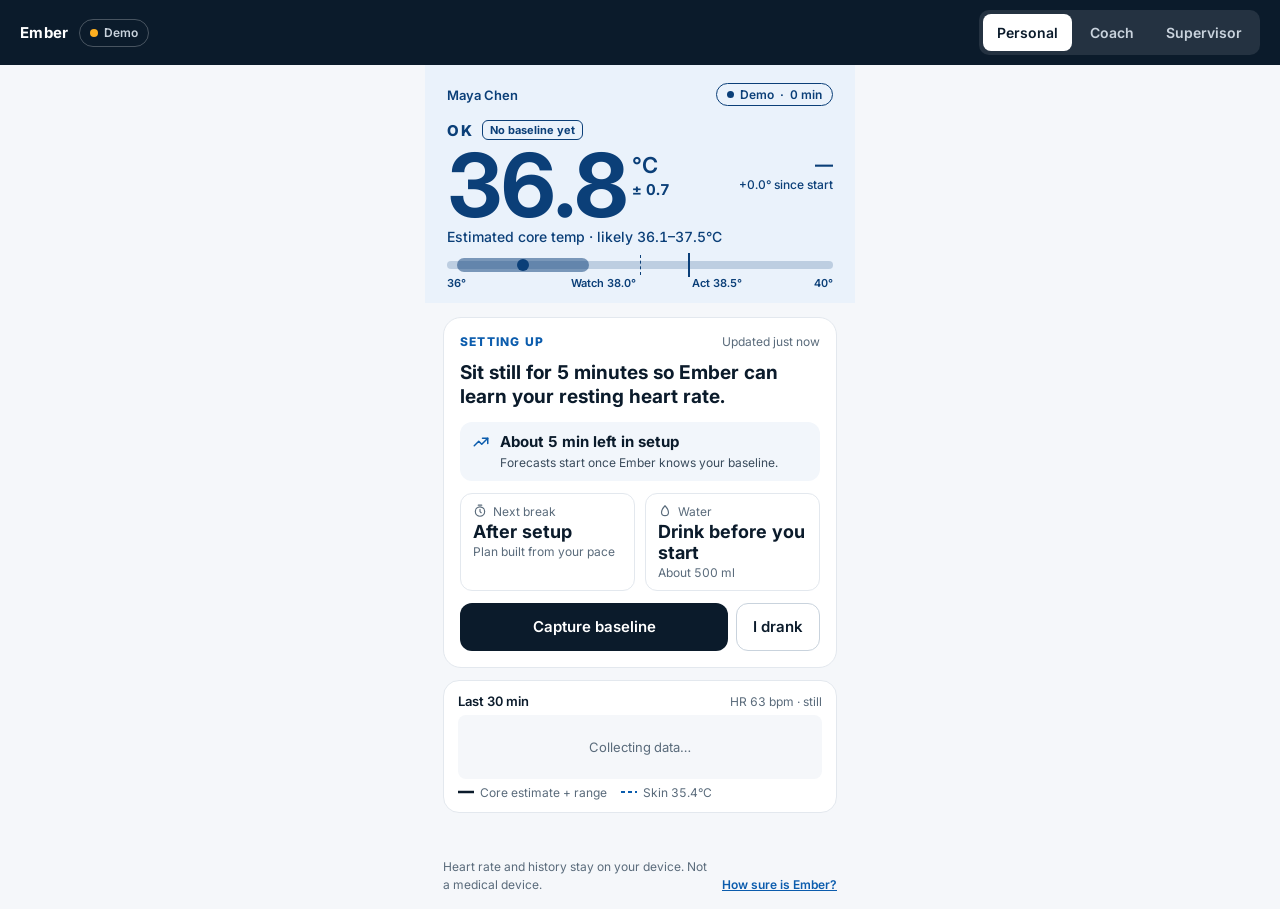
==== webapp/index.html @ ce16e9ef "Initial commit: Ember core temperature monitoring system - ESP32-S3 firmware with Kalman filter and " ====
<!doctype html>
<html lang="en">
<head>
  <meta charset="utf-8">
  <meta name="viewport" content="width=device-width, initial-scale=1">
  <title>Ember</title>
  <link rel="preconnect" href="https://fonts.googleapis.com">
  <link rel="preconnect" href="https://fonts.gstatic.com" crossorigin>
  <link href="https://fonts.googleapis.com/css2?family=Inter:wght@400;500;600;700;800&display=swap" rel="stylesheet">
  <link rel="stylesheet" href="src/styles/main.css">
</head>
<body>

  <header class="topbar">
    <div class="topbar__inner">
      <div class="topbar__left">
        <div class="brand">Ember</div>
        <div class="conn">
          <button type="button" id="conn-chip" class="conn__chip" aria-haspopup="true" aria-expanded="false" aria-controls="conn-menu">
            <span id="conn-dot" class="connection-dot"></span><span id="conn-label">Not connected</span>
          </button>
          <div id="conn-menu" class="conn__menu" hidden>
            <p id="conn-desc" class="conn__desc"></p>
            <button type="button" id="conn-btn" class="btn btn--primary btn-sm">Connect device</button>
          </div>
        </div>
      </div>
      <nav class="tabs" aria-label="Views">
        <a href="?view=personal" data-view-link="personal">Personal</a>
        <a href="?view=coach" data-view-link="coach">Coach</a>
        <a href="?view=supervisor" data-view-link="supervisor">Supervisor</a>
      </nav>
    </div>
  </header>

  <!-- view container — views are mounted here by JS -->
  <div id="view-container"></div>

<script type="module">
  import { mount as mountPersonal }   from './src/views/PersonalView.js';
  import { mount as mountCoach }      from './src/views/CoachView.js';
  import { mount as mountSupervisor } from './src/views/SupervisorView.js';
  import { subscribe }                from './src/lib/datastore.js';
  import { connectSerial, disconnectSerial, startSimulation } from './src/lib/serial.js';
  import { startWeatherWithGeolocation }    from './src/lib/weather.js';

  // ── view router ─────────────────────────────────────────────────────
  const VIEWS = {
    personal:   mountPersonal,
    coach:      mountCoach,
    supervisor: mountSupervisor,
  };

  let _unmountFn = null;
  const container = document.getElementById('view-container');

  function switchView(name) {
    document.querySelectorAll('[data-view-link]').forEach(a => {
      if (a.dataset.viewLink === name) {
        a.setAttribute('aria-current', 'page');
      } else {
        a.removeAttribute('aria-current');
      }
    });
    if (_unmountFn) { _unmountFn(); _unmountFn = null; }
    const mountFn = VIEWS[name];
    if (mountFn) _unmountFn = mountFn(container);
  }

  // The view lives in the URL (?view=coach), so a reload keeps it and the
  // projector and the phone can open different views.
  document.querySelectorAll('[data-view-link]').forEach(a => {
    a.addEventListener('click', e => {
      e.preventDefault();
      const name = a.dataset.viewLink;
      const url = new URL(location.href);
      url.searchParams.set('view', name);
      history.replaceState(null, '', url);
      switchView(name);
    });
  });

  function viewFromUrl() {
    const v = new URLSearchParams(location.search).get('view');
    return v in VIEWS ? v : 'personal';
  }

  // ── connection chip ──────────────────────────────────────────────
  const connDot   = document.getElementById('conn-dot');
  const connLabel = document.getElementById('conn-label');
  const connChip  = document.getElementById('conn-chip');
  const connMenu  = document.getElementById('conn-menu');
  const connDesc  = document.getElementById('conn-desc');
  const connBtn   = document.getElementById('conn-btn');
  let connState = 'none';   // 'demo' | 'device' | 'none'

  subscribe(({ connected, simulating }) => {
    connState = simulating ? 'demo' : connected ? 'device' : 'none';
    connDot.className = 'connection-dot' + (connState === 'demo' ? ' simulating' : connState === 'device' ? ' connected' : '');
    connLabel.textContent = { demo: 'Demo', device: 'Connected', none: 'Not connected' }[connState];
    connDesc.textContent  = {
      demo:   'Showing a simulated session.',
      device: 'Ember device connected over USB.',
      none:   'No device connected.',
    }[connState];
    connBtn.textContent = connState === 'device' ? 'Disconnect' : 'Connect device';
  });

  function setMenu(open) {
    connMenu.hidden = !open;
    connChip.setAttribute('aria-expanded', String(open));
  }
  connChip.addEventListener('click', e => { e.stopPropagation(); setMenu(connMenu.hidden); });
  document.addEventListener('click', e => { if (!connMenu.contains(e.target)) setMenu(false); });
  document.addEventListener('keydown', e => { if (e.key === 'Escape') setMenu(false); });

  connBtn.addEventListener('click', () => {
    setMenu(false);
    if (connState === 'device') disconnectSerial(); else connectSerial();
  });

  // ── boot ─────────────────────────────────────────────────────────────
  startWeatherWithGeolocation();
  startSimulation();
  switchView(viewFromUrl());
</script>

</body>
</html>
---- webapp/src/styles/main.css ----
/* =========================================================
   Ember design system + views
   Font: Inter. One color set. Status drives color through
   CSS variables, so a single class change restyles a block.
   ========================================================= */

:root {
  /* Neutrals */
  --ink: #0B1B2B;
  --body: #3A4B5C;
  --muted: #5A6B7B;
  --bg: #F5F7FA;
  --surface: #FFFFFF;
  --border: #E3E8EE;
  --border-strong: #C9D3DD;
  --on-dark-muted: #C9D3DD;

  /* Status: OK (light tint, calm) */
  --ok: #0B5CAD;
  --ok-bg: #EAF2FB;
  --ok-ink: #0B3F78;
  --ok-tint: #F2F6FB;

  /* Status: Watch (solid amber) */
  --watch: #FFB020;
  --watch-ink: #0B1B2B;
  --watch-text: #8A5100;
  --watch-tint: #FFF7E8;
  --watch-border: #F3D9A4;

  /* Status: Act now (solid red) */
  --act: #B42318;
  --act-ink: #FFFFFF;
  --act-tint: #FDF0EE;
  --act-border: #F4C7C1;

  /* Status: Paused / cannot estimate (slate) */
  --paused: #3A4B5C;
  --paused-ink: #FFFFFF;
  --paused-tint: #EEF1F4;

  --radius-lg: 18px;
  --radius-md: 14px;
  --radius-sm: 10px;
  --font: 'Inter', system-ui, -apple-system, 'Segoe UI', sans-serif;
}

/* Status variables. Put one of these classes on any element and
   its children can use var(--s-bg), var(--s-ink), etc. */
.status--ok, .status--baseline {
  --s-bg: var(--ok-bg); --s-ink: var(--ok-ink); --s-text: var(--ok);
  --s-tint: var(--ok-tint); --s-border: var(--border);
}
.status--watch {
  --s-bg: var(--watch); --s-ink: var(--watch-ink); --s-text: var(--watch-text);
  --s-tint: var(--watch-tint); --s-border: var(--watch-border);
}
.status--act {
  --s-bg: var(--act); --s-ink: var(--act-ink); --s-text: var(--act);
  --s-tint: var(--act-tint); --s-border: var(--act-border);
}
.status--paused {
  --s-bg: var(--paused); --s-ink: var(--paused-ink); --s-text: var(--paused);
  --s-tint: var(--paused-tint); --s-border: var(--border-strong);
}

/* ---------------------------------------------------------- base */
*, *::before, *::after { box-sizing: border-box; }
html, body { margin: 0; }
body {
  background: var(--bg);
  color: var(--ink);
  font-family: var(--font);
  font-variant-numeric: tabular-nums;
  -webkit-font-smoothing: antialiased;
}
h1, h2, h3, p { margin: 0; }
a { color: var(--ok); }
a:hover { color: #083E75; }
button { font-family: inherit; cursor: pointer; }
[hidden] { display: none !important; }

.btn {
  height: 48px; padding: 0 16px; border-radius: 12px;
  font-size: 15px; font-weight: 600; border: 1px solid transparent;
}
.btn--primary { background: var(--ink); color: #fff; }
.btn--secondary { background: var(--surface); color: var(--ink); border-color: var(--border-strong); }
.btn--outline { background: var(--surface); color: var(--ink); border-color: var(--ink); height: 44px; font-size: 14px; }
.btn--amber { background: var(--watch); color: var(--ink); font-weight: 700; height: 44px; font-size: 14px; }
.btn--ghost-dark { background: transparent; color: #fff; border-color: var(--muted); height: 44px; font-size: 14px; }
.btn:focus-visible, .tabs a:focus-visible { outline: 3px solid var(--watch); outline-offset: 2px; }

.label {
  font-size: 12px; font-weight: 800; letter-spacing: 0.1em; text-transform: uppercase;
}
.chip {
  font-size: 13px; font-weight: 500; background: var(--surface);
  border: 1px solid var(--border); border-radius: 8px; padding: 8px 12px;
}
.chip--watch { background: #FFF3DD; color: var(--watch-text); border-color: transparent; font-weight: 600; }
.card {
  background: var(--surface); border: 1px solid var(--border);
  border-radius: 16px; padding: 18px;
}
.card h2 { font-size: 17px; font-weight: 700; }
.card--dark { background: var(--ink); color: #fff; border-color: var(--ink); }
.muted { color: var(--muted); }

/* ---------------------------------------------------------- top bar */
.topbar { background: var(--ink); color: #fff; padding: 10px 16px; }
.topbar__inner {
  max-width: 1240px; margin: 0 auto;
  display: flex; flex-wrap: wrap; justify-content: space-between; align-items: center; gap: 10px;
}
.brand { font-size: 15px; font-weight: 700; letter-spacing: 0.02em; }
.tabs {
  display: flex; gap: 4px; background: rgba(255,255,255,0.1);
  border-radius: 10px; padding: 4px;
}
.tabs a {
  color: var(--on-dark-muted); text-decoration: none; font-size: 14px; font-weight: 600;
  padding: 10px 14px; border-radius: 8px;
}
.tabs a[aria-current="page"] { background: #fff; color: var(--ink); }

/* ---------------------------------------------------------- connection chip */
.topbar__left { display: flex; align-items: center; gap: 10px; }
.conn { position: relative; }
.conn__chip {
  display: inline-flex; align-items: center; gap: 6px; height: 28px; padding: 0 10px;
  border-radius: 999px; border: 1px solid rgba(255,255,255,0.25); background: transparent;
  color: var(--on-dark-muted); font-size: 12px; font-weight: 600; white-space: nowrap;
}
.conn__chip:focus-visible { outline: 3px solid var(--watch); outline-offset: 2px; }
.conn__menu {
  position: absolute; top: calc(100% + 8px); left: 0; z-index: 20; width: 220px;
  background: var(--surface); color: var(--ink); border: 1px solid var(--border);
  border-radius: 12px; padding: 12px; box-shadow: 0 8px 24px rgba(11,27,43,0.18);
  display: flex; flex-direction: column; gap: 10px;
}
.conn__desc { font-size: 13px; color: var(--body); }
.connection-dot {
  width: 8px; height: 8px;
  border-radius: 50%;
  background: var(--muted);
  flex-shrink: 0;
}
.connection-dot.connected  { background: #22c55e; }
.connection-dot.simulating { background: var(--watch); }
.btn-sm { height: 32px; padding: 0 12px; font-size: 13px; border-radius: 8px; }

/* ---------------------------------------------------------- toast */
.toast {
  position: fixed; left: 50%; bottom: 20px; z-index: 50;
  transform: translate(-50%, 16px); opacity: 0; pointer-events: none;
  max-width: calc(100vw - 32px); background: var(--ink); color: #fff;
  font-size: 14px; font-weight: 600; padding: 12px 16px; border-radius: 12px;
  box-shadow: 0 8px 24px rgba(11,27,43,0.25); transition: opacity .2s, transform .2s;
}
.toast.is-on { opacity: 1; transform: translate(-50%, 0); }

/* ========================================================= PERSONAL */
.personal { max-width: 430px; margin: 0 auto; min-height: calc(100vh - 56px); display: flex; flex-direction: column; }

.hero { background: var(--s-bg); color: var(--s-ink); padding: 18px 22px 14px; display: flex; flex-direction: column; gap: 4px; }
.hero__top { display: flex; justify-content: space-between; align-items: center; font-size: 13px; font-weight: 600; }
.live {
  display: inline-flex; align-items: center; gap: 6px; font-size: 12px;
  border: 1px solid currentColor; border-radius: 999px; padding: 3px 10px;
}
.live::before { content: ""; width: 7px; height: 7px; border-radius: 50%; background: currentColor; }
.hero__status { display: flex; align-items: center; gap: 8px; margin-top: 10px; }
.hero__label { font-size: 15px; font-weight: 800; letter-spacing: 0.12em; text-transform: uppercase; }
.hero__tag { font-size: 11px; font-weight: 700; border: 1px solid currentColor; border-radius: 6px; padding: 2px 7px; }

.reading { display: flex; align-items: flex-start; gap: 6px; }
.reading__temp { font-size: 88px; font-weight: 700; line-height: 0.95; letter-spacing: -0.045em; }
.reading__unit { display: flex; flex-direction: column; gap: 2px; margin-top: 8px; }
.reading__unit span:first-child { font-size: 22px; font-weight: 600; }
.reading__unit span:last-child { font-size: 15px; font-weight: 700; }
.reading__trend { margin-left: auto; margin-top: 10px; display: flex; flex-direction: column; align-items: flex-end; gap: 2px; }
.reading__trend strong { font-size: 18px; }
.reading__trend span { font-size: 12px; font-weight: 500; }
.reading__caption { font-size: 14px; font-weight: 500; }

/* Range bar. Set --lo, --hi, --est on .range as plain numbers in °C. */
.range { --min: 36; --max: 40; --watch: 38; --act: 38.5; position: relative; height: 40px; margin-top: 4px; }
.range__track, .range__band, .range__dot, .range__mark { position: absolute; }
.range__track { left: 0; right: 0; top: 12px; height: 8px; border-radius: 4px; background: currentColor; opacity: 0.2; }
.range__band {
  top: 9px; height: 14px; border-radius: 7px; background: currentColor; opacity: 0.5;
  left: calc((var(--lo) - var(--min)) / (var(--max) - var(--min)) * 100%);
  width: calc((var(--hi) - var(--lo)) / (var(--max) - var(--min)) * 100%);
}
.range__dot {
  top: 10px; width: 12px; height: 12px; border-radius: 50%; background: currentColor;
  left: calc((var(--est) - var(--min)) / (var(--max) - var(--min)) * 100% - 6px);
}
.range__mark { top: 4px; height: 24px; border-left: 2.5px solid currentColor; }
/* Marks and labels follow --watch / --act, set from THRESHOLDS in PersonalView */
.range__mark--watch { left: calc((var(--watch) - var(--min)) / (var(--max) - var(--min)) * 100%); top: 6px; height: 20px; border-left: 1.5px dashed currentColor; }
.range__mark--act { left: calc((var(--act) - var(--min)) / (var(--max) - var(--min)) * 100%); }
.range__labels { position: absolute; left: 0; right: 0; top: 27px; font-size: 11px; font-weight: 600; }
.range__labels span { position: absolute; }
.range__labels span:nth-child(1) { left: 0; }
.range__labels span:nth-child(2) { right: calc(100% - (var(--watch) - var(--min)) / (var(--max) - var(--min)) * 100%); padding-right: 4px; }
.range__labels span:nth-child(3) { left: calc((var(--act) - var(--min)) / (var(--max) - var(--min)) * 100%); padding-left: 4px; }
.range__labels span:nth-child(4) { right: 0; }

.paused-msg { display: flex; flex-direction: column; gap: 6px; padding: 6px 0 4px; }
.paused-msg h2 { font-size: 38px; font-weight: 700; letter-spacing: -0.03em; line-height: 1.05; }
.paused-msg strong { font-size: 16px; }
.paused-msg p { font-size: 14px; line-height: 1.45; }

.personal__body { padding: 14px 18px 16px; display: flex; flex-direction: column; gap: 12px; flex: 1; }

.plan { border-color: var(--s-border); border-radius: var(--radius-lg); padding: 16px; display: flex; flex-direction: column; gap: 12px; }
.plan__head { display: flex; justify-content: space-between; align-items: center; }
.plan__head .label { color: var(--s-text); }
.plan__head span:last-child { font-size: 12px; color: var(--muted); }
.plan__action { font-size: 19px; font-weight: 700; line-height: 1.3; }
.forecast { display: flex; gap: 10px; align-items: flex-start; background: var(--s-tint); border-radius: 12px; padding: 10px 12px; }
.forecast svg { flex: none; margin-top: 1px; color: var(--s-text); }
.forecast strong { display: block; font-size: 15px; }
.forecast span { font-size: 12px; color: var(--body); }
.plan__grid { display: grid; grid-template-columns: repeat(2, minmax(0, 1fr)); gap: 10px; }
.mini { border: 1px solid var(--border); border-radius: 12px; padding: 10px 12px; display: flex; flex-direction: column; gap: 2px; }
.mini__label { display: flex; align-items: center; gap: 6px; font-size: 12px; color: var(--muted); }
.mini__value { font-size: 18px; font-weight: 700; }
.mini__value.is-urgent { color: var(--s-text); }
.mini__note { font-size: 12px; color: var(--muted); }
.plan__buttons { display: flex; gap: 8px; }
.plan__buttons .btn--primary { flex: 1; }

.trend-card { padding: 12px 14px; display: flex; flex-direction: column; gap: 6px; }
.trend-card__head { display: flex; justify-content: space-between; align-items: baseline; font-size: 12px; color: var(--muted); }
.trend-card__head strong { font-size: 13px; font-weight: 600; color: var(--ink); }
.chart-wrap { position: relative; height: 64px; }
.chart-wrap > svg { width: 100%; height: 64px; display: block; }
.chart-empty { position: absolute; inset: 0; display: flex; align-items: center; justify-content: center; font-size: 13px; color: var(--muted); background: var(--bg); border-radius: 8px; }

.personal__weather { font-size: 12px; color: var(--muted); margin: -2px 2px 0; }

/* "How sure is Ember?" sheet */
.sheet {
  width: min(400px, calc(100vw - 32px)); max-height: calc(100vh - 48px); overflow: auto;
  border: 0; border-radius: 16px; padding: 18px; color: var(--ink);
  box-shadow: 0 16px 40px rgba(11,27,43,0.3);
}
.sheet::backdrop { background: rgba(11,27,43,0.45); }
.sheet__head { display: flex; justify-content: space-between; align-items: center; gap: 12px; margin-bottom: 10px; }
.sheet h2 { font-size: 18px; font-weight: 700; }
.sheet p { font-size: 14px; line-height: 1.5; color: var(--body); margin-bottom: 10px; }
.sheet__table { width: 100%; border-collapse: collapse; font-size: 14px; margin: 4px 0 10px; }
.sheet__table th { text-align: left; font-size: 12px; color: var(--muted); font-weight: 600; padding: 6px 0; border-bottom: 1px solid var(--border-strong); }
.sheet__table td { padding: 7px 0; border-bottom: 1px solid var(--border); }
.sheet__table td:last-child, .sheet__table th:last-child { text-align: right; font-weight: 600; }
.sheet .sheet__note { font-size: 12px; color: var(--watch-text); background: var(--watch-tint); border-radius: 8px; padding: 8px 10px; margin: 0; }
.legend { display: flex; gap: 14px; font-size: 12px; color: var(--muted); }
.legend > span { display: flex; align-items: center; gap: 6px; }

.personal__foot { margin-top: auto; display: flex; justify-content: space-between; align-items: flex-end; gap: 12px; font-size: 12px; color: var(--muted); line-height: 1.45; }
.personal__foot a { flex: none; font-weight: 600; }

/* ==================================================== COACH + SUPERVISOR */
.page { max-width: 1240px; margin: 0 auto; padding: 24px 24px 40px; display: flex; flex-direction: column; gap: 20px; }
.page__head { display: flex; flex-wrap: wrap; justify-content: space-between; align-items: flex-end; gap: 16px; }
.page__head h1 { font-size: 28px; font-weight: 700; letter-spacing: -0.02em; }
.page__sub { font-size: 14px; color: var(--muted); margin-bottom: 4px; }
.chips { display: flex; flex-wrap: wrap; gap: 8px; }

.tiles { display: grid; grid-template-columns: repeat(auto-fit, minmax(180px, 1fr)); gap: 12px; }
.tile { background: var(--s-bg); color: var(--s-ink); border-radius: 16px; padding: 16px 18px; display: flex; flex-direction: column; gap: 2px; }
.tile--plain { background: var(--surface); color: var(--ink); border: 1px solid var(--border); }
.tile--plain .label, .tile--plain .tile__note { color: var(--muted); }
.tile.status--ok { color: var(--ok); }
.tile.status--ok .tile__note { color: var(--body); }
.tile__num { font-size: 44px; font-weight: 700; letter-spacing: -0.03em; line-height: 1.1; }
.tile__note { font-size: 13px; font-weight: 500; }

.split { display: flex; flex-wrap: wrap; gap: 20px; align-items: flex-start; }
.split__main { flex: 999 1 560px; min-width: 0; display: flex; flex-direction: column; gap: 12px; }
.split__side { flex: 1 1 300px; min-width: 0; display: flex; flex-direction: column; gap: 16px; }
.section-head { display: flex; justify-content: space-between; align-items: center; gap: 12px; flex-wrap: wrap; }
.section-head h2 { font-size: 17px; font-weight: 700; }
.section-head span { font-size: 13px; color: var(--muted); }

/* Player card */
.players { display: grid; grid-template-columns: repeat(auto-fill, minmax(200px, 1fr)); gap: 12px; }
.player { background: var(--surface); border: 1px solid var(--s-border); border-radius: var(--radius-md); overflow: hidden; display: flex; flex-direction: column; }
.strip { background: var(--s-bg); color: var(--s-ink); padding: 6px 14px; font-size: 11px; font-weight: 800; letter-spacing: 0.12em; text-transform: uppercase; }
.status--ok .strip, .strip.status--ok { color: var(--ok); }
.player__body { padding: 12px 14px 14px; display: flex; flex-direction: column; gap: 6px; }
.player__name { display: flex; justify-content: space-between; align-items: baseline; gap: 6px; font-size: 15px; font-weight: 600; }
.player__name small { font-weight: 400; color: var(--muted); font-size: 15px; }
.tag { font-size: 11px; font-weight: 700; color: var(--paused); border: 1px solid var(--border-strong); border-radius: 6px; padding: 2px 6px; }
.player__temp { display: flex; align-items: baseline; gap: 6px; }
.player__temp strong { font-size: 30px; font-weight: 700; letter-spacing: -0.03em; line-height: 1; }
.player__temp span { font-size: 14px; font-weight: 600; color: var(--muted); }
.player__none { font-size: 15px; font-weight: 600; color: var(--paused); }
.player__foot { display: flex; flex-direction: column; gap: 2px; font-size: 13px; color: var(--muted); }
.player__foot span:last-child { font-weight: 600; color: var(--s-text); }
.status--ok .player__foot span:last-child { color: var(--muted); }

/* Break plan (dark card) */
.breakplan { display: flex; flex-direction: column; gap: 12px; }
.breakplan__head { display: flex; justify-content: space-between; align-items: baseline; }
.breakplan__head span { font-size: 12px; color: var(--on-dark-muted); }
.breakplan__big { display: flex; align-items: baseline; gap: 10px; flex-wrap: wrap; }
.breakplan__big strong { font-size: 40px; font-weight: 700; letter-spacing: -0.03em; line-height: 1; }
.breakplan__big span { font-size: 14px; color: var(--on-dark-muted); }
.breakplan p { font-size: 14px; line-height: 1.45; color: #E6EBF0; }
.btn-row { display: flex; flex-wrap: wrap; gap: 8px; }

/* Do this now */
.todo { display: flex; flex-direction: column; gap: 14px; }
.todo__item { display: flex; flex-direction: column; gap: 8px; padding-bottom: 14px; border-bottom: 1px solid var(--border); }
.todo__item:last-child { padding-bottom: 0; border-bottom: 0; }
.todo__item p { font-size: 15px; line-height: 1.45; }
.badge { align-self: flex-start; font-size: 11px; font-weight: 800; letter-spacing: 0.12em; text-transform: uppercase; background: var(--s-bg); color: var(--s-ink); border-radius: 6px; padding: 4px 8px; }
.badge.status--ok { color: var(--ok); }

/* Log */
.log { display: flex; flex-direction: column; gap: 10px; }
.log li { display: flex; gap: 12px; font-size: 14px; line-height: 1.45; }
.log time { color: var(--muted); flex: none; width: 64px; }
ul.log, ul.plain { list-style: none; margin: 0; padding: 0; }

.fineprint { font-size: 12px; color: var(--muted); line-height: 1.5; }

/* Supervisor */
.notice { display: flex; gap: 14px; align-items: flex-start; }
.notice__icon { flex: none; width: 40px; height: 40px; border-radius: 10px; background: var(--ok-bg); display: flex; align-items: center; justify-content: center; color: var(--ok); }
.notice h2 { font-size: 16px; margin-bottom: 4px; }
.notice p { font-size: 14px; line-height: 1.5; color: var(--body); }

.event { background: var(--surface); border: 1px solid var(--s-border); border-radius: var(--radius-md); overflow: hidden; }
.event__body { padding: 14px 16px 16px; display: flex; flex-direction: column; gap: 8px; }
.event__title { display: flex; flex-wrap: wrap; align-items: baseline; gap: 10px; }
.event__title time { font-size: 14px; color: var(--muted); }
.event__title strong { font-size: 16px; }
.event__body p { font-size: 15px; line-height: 1.5; color: var(--body); }
.event__resolved { font-size: 13px; color: var(--muted); }

.crew li { display: flex; justify-content: space-between; align-items: center; gap: 8px; padding: 6px 0; border-bottom: 1px solid var(--border); }
.crew li:last-child { border-bottom: 0; }
.crew strong { display: block; font-size: 15px; font-weight: 600; }
.crew small { font-size: 12px; color: var(--muted); }
.pill { font-size: 12px; font-weight: 700; padding: 4px 9px; border-radius: 6px; white-space: nowrap; background: var(--s-bg); color: var(--s-ink); }
.pill.status--ok { color: var(--ok); }
.pill--none { background: var(--paused-tint); color: var(--muted); }

.whosees { display: flex; flex-direction: column; gap: 12px; }
.whosees .label { margin-bottom: 6px; display: block; }
.whosees li { display: flex; gap: 8px; align-items: center; font-size: 14px; padding: 3px 0; }
.whosees .shared .label { color: var(--ok); }
.whosees .private .label, .whosees .private li { color: var(--muted); }

/* ---------------------------------------------------- phone layouts (static views) */
@media (max-width: 600px) {
  /* Coach: 2×2 tiles, two players per row, Break plan above the players */
  .page--coach .tiles { grid-template-columns: repeat(2, minmax(0, 1fr)); gap: 8px; }
  .page--coach .tile { padding: 12px 14px; }
  .page--coach .tile__num { font-size: 34px; }
  .page--coach .tile__note { font-size: 12px; }
  .page--coach .split { flex-direction: column; align-items: stretch; gap: 16px; }
  .page--coach .split__side { display: contents; }
  .page--coach .breakplan { order: -1; }
  .page--coach .split__main { order: 0; flex-basis: auto; }
  .page--coach .split__side > :not(.breakplan) { order: 1; }
  .page--coach .players { grid-template-columns: repeat(2, minmax(0, 1fr)); gap: 8px; }
  .page--coach .player__body { padding: 10px 10px 12px; }
  .page--coach .player__name, .page--coach .player__name small { font-size: 14px; }
  .page--coach .player__temp strong { font-size: 26px; }
  .page--coach .player__foot { font-size: 12px; }
  .page--coach .strip { padding: 5px 10px; }

  /* Supervisor: the three tiles in one row, smaller */
  .page--supervisor .tiles { grid-template-columns: repeat(3, minmax(0, 1fr)); gap: 8px; }
  .page--supervisor .tile { padding: 10px 10px 12px; }
  .page--supervisor .tile .label { font-size: 10px; letter-spacing: 0.06em; }
  .page--supervisor .tile__num { font-size: 30px; }
  .page--supervisor .tile__note { font-size: 11px; }
}

/* ---------------------------------------------------- small screens */
@media (max-width: 480px) {
  .page { padding: 18px 16px 32px; }
  .page__head h1 { font-size: 24px; }
  .reading__temp { font-size: 76px; }
  .topbar { padding: 8px 12px; }
  /* Phone: dot only, so the bar stays one row (the hero pill already says Demo / Live) */
  .conn__chip { width: 28px; padding: 0; justify-content: center; }
  .conn__chip #conn-label { position: absolute; width: 1px; height: 1px; overflow: hidden; clip: rect(0 0 0 0); white-space: nowrap; }
  .tabs a { padding: 8px 9px; font-size: 13px; }
}
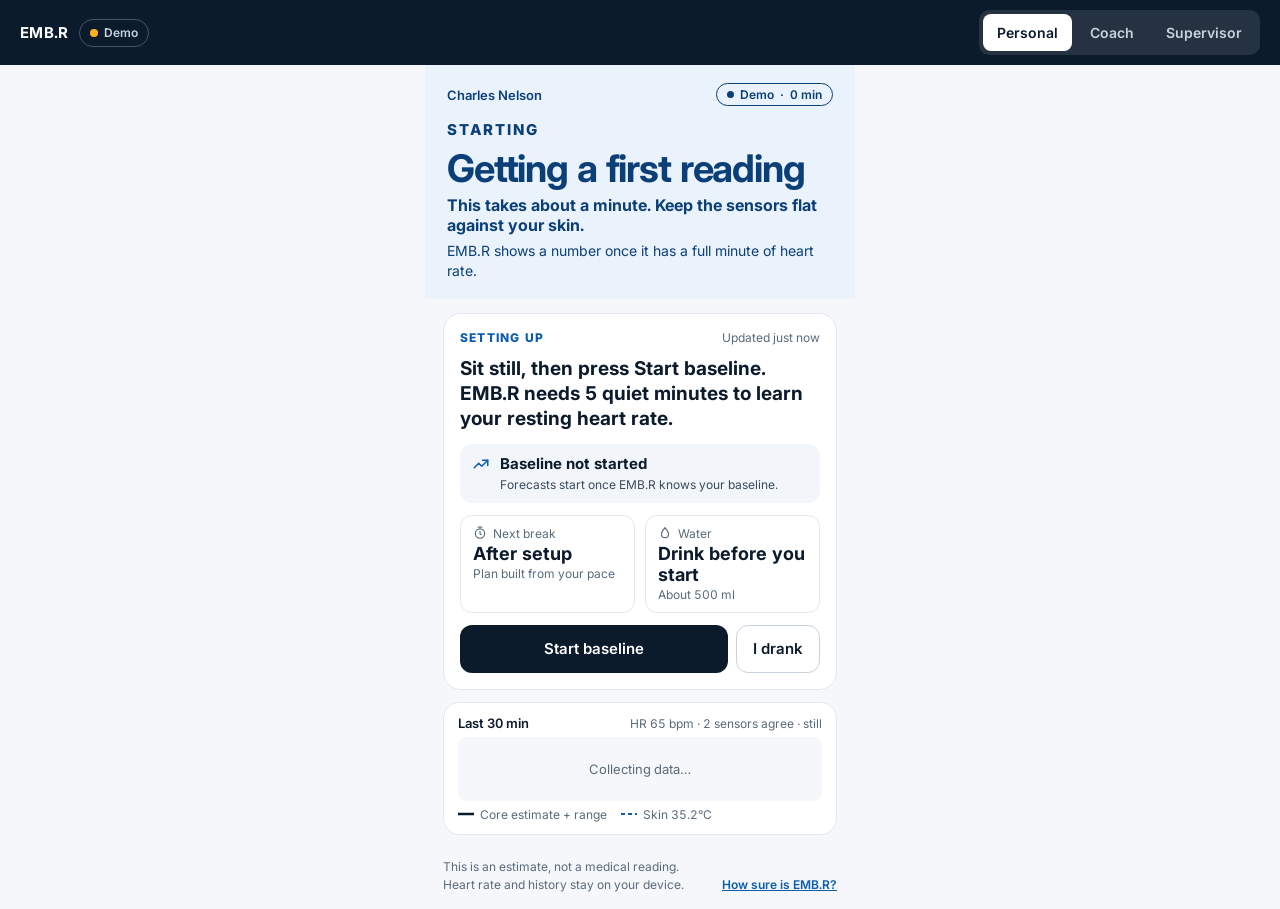
==== commit 6040fb28: "Phase 4: Web Bluetooth hookup (software; not yet tested on a board) - frame.js: decodeFrame/encodeFr" ====
--- a/webapp/index.html
+++ b/webapp/index.html
@@ -3,7 +3,7 @@
 <head>
   <meta charset="utf-8">
   <meta name="viewport" content="width=device-width, initial-scale=1">
-  <title>Ember</title>
+  <title>EMB.R</title>
   <link rel="preconnect" href="https://fonts.googleapis.com">
   <link rel="preconnect" href="https://fonts.gstatic.com" crossorigin>
   <link href="https://fonts.googleapis.com/css2?family=Inter:wght@400;500;600;700;800&display=swap" rel="stylesheet">
@@ -14,14 +14,17 @@
   <header class="topbar">
     <div class="topbar__inner">
       <div class="topbar__left">
-        <div class="brand">Ember</div>
+        <div class="brand">EMB.R</div>
         <div class="conn">
           <button type="button" id="conn-chip" class="conn__chip" aria-haspopup="true" aria-expanded="false" aria-controls="conn-menu">
             <span id="conn-dot" class="connection-dot"></span><span id="conn-label">Not connected</span>
           </button>
           <div id="conn-menu" class="conn__menu" hidden>
             <p id="conn-desc" class="conn__desc"></p>
-            <button type="button" id="conn-btn" class="btn btn--primary btn-sm">Connect device</button>
+            <button type="button" id="conn-ble"  class="btn btn--primary btn-sm">Connect EMB.R</button>
+            <button type="button" id="conn-off"  class="btn btn--secondary btn-sm">Disconnect</button>
+            <button type="button" id="conn-usb"  class="btn btn--secondary btn-sm">USB cable (bench)</button>
+            <button type="button" id="conn-demo" class="btn btn--secondary btn-sm">Show demo</button>
           </div>
         </div>
       </div>
@@ -41,8 +44,11 @@
   import { mount as mountCoach }      from './src/views/CoachView.js';
   import { mount as mountSupervisor } from './src/views/SupervisorView.js';
   import { subscribe }                from './src/lib/datastore.js';
-  import { connectSerial, disconnectSerial, startSimulation } from './src/lib/serial.js';
+  import {
+    startDemo, connectBluetooth, connectUsb, disconnect, bleAvailable, serialAvailable,
+  } from './src/lib/device.js';
   import { startWeatherWithGeolocation }    from './src/lib/weather.js';
+  import { toast }                          from './src/lib/toast.js';
 
   // ── view router ─────────────────────────────────────────────────────
   const VIEWS = {
@@ -91,19 +97,42 @@
   const connChip  = document.getElementById('conn-chip');
   const connMenu  = document.getElementById('conn-menu');
   const connDesc  = document.getElementById('conn-desc');
-  const connBtn   = document.getElementById('conn-btn');
-  let connState = 'none';   // 'demo' | 'device' | 'none'
+  const btnBle    = document.getElementById('conn-ble');
+  const btnOff    = document.getElementById('conn-off');
+  const btnUsb    = document.getElementById('conn-usb');
+  const btnDemo   = document.getElementById('conn-demo');
 
-  subscribe(({ connected, simulating }) => {
-    connState = simulating ? 'demo' : connected ? 'device' : 'none';
-    connDot.className = 'connection-dot' + (connState === 'demo' ? ' simulating' : connState === 'device' ? ' connected' : '');
-    connLabel.textContent = { demo: 'Demo', device: 'Connected', none: 'Not connected' }[connState];
-    connDesc.textContent  = {
-      demo:   'Showing a simulated session.',
-      device: 'Ember device connected over USB.',
-      none:   'No device connected.',
-    }[connState];
-    connBtn.textContent = connState === 'device' ? 'Disconnect' : 'Connect device';
+  subscribe(({ source, link }) => {
+    const device = source === 'ble' || source === 'serial';
+    const up     = link === 'connected';
+    const via    = source === 'ble' ? 'Bluetooth' : 'USB';
+    connDot.className = 'connection-dot' + (
+      source === 'demo' && up ? ' simulating' :
+      device && up            ? ' connected' :
+      device && link !== 'off' ? ' reconnecting' : '');
+    connLabel.textContent =
+      source === 'demo' ? (up ? 'Demo' : 'Demo stopped') :
+      !device           ? 'Not connected' :
+      link === 'connected'    ? via :
+      link === 'connecting'   ? 'Connecting…' :
+      link === 'reconnecting' ? 'Reconnecting…' :
+      link === 'stalled'      ? 'No data' : 'Disconnected';
+    connDesc.textContent =
+      source === 'demo' ? (up ? 'Showing a simulated session. Connect EMB.R to go live.'
+                              : 'The demo is stopped. Restart it or connect EMB.R.') :
+      !device           ? 'No device connected.' :
+      link === 'connected'    ? `EMB.R is connected over ${via}.` :
+      link === 'connecting'   ? 'Connecting to EMB.R…' :
+      link === 'reconnecting' ? 'Lost EMB.R. Reconnecting by itself; history is kept.' :
+      link === 'stalled'      ? 'EMB.R is connected but has stopped sending. History is kept.' :
+                                'EMB.R is disconnected.';
+    // Connect is offered unless Bluetooth is up or already retrying
+    btnBle.hidden  = source === 'ble' && link !== 'off';
+    btnOff.hidden  = !(device && link !== 'off') && !(source === 'demo' && up);
+    btnOff.textContent = source === 'demo' ? 'Stop demo' : 'Disconnect';
+    btnUsb.hidden  = device && link !== 'off';
+    btnDemo.hidden = source === 'demo' && up;
+    btnDemo.textContent = source === 'demo' ? 'Restart demo' : 'Show demo';
   });
 
   function setMenu(open) {
@@ -114,14 +143,25 @@
   document.addEventListener('click', e => { if (!connMenu.contains(e.target)) setMenu(false); });
   document.addEventListener('keydown', e => { if (e.key === 'Escape') setMenu(false); });
 
-  connBtn.addEventListener('click', () => {
+  // Cancelling a chooser is not an error; anything else gets a toast.
+  async function tryConnect(fn, unavailable) {
     setMenu(false);
-    if (connState === 'device') disconnectSerial(); else connectSerial();
-  });
+    if (unavailable) { toast(unavailable); return; }
+    try { await fn(); }
+    catch (err) {
+      const msg = err?.message ?? String(err);
+      if (err?.name === 'NotFoundError' && /cancel|no port selected/i.test(msg)) return;
+      toast(`Couldn't connect: ${msg}`);
+    }
+  }
+  btnBle.addEventListener('click',  () => tryConnect(connectBluetooth, bleAvailable() ? null : 'Bluetooth needs Chrome. Turn Bluetooth on first.'));
+  btnUsb.addEventListener('click',  () => tryConnect(connectUsb, serialAvailable() ? null : 'USB needs Chrome on a laptop.'));
+  btnOff.addEventListener('click',  () => { setMenu(false); disconnect(); });
+  btnDemo.addEventListener('click', () => { setMenu(false); startDemo(); });
 
   // ── boot ─────────────────────────────────────────────────────────────
   startWeatherWithGeolocation();
-  startSimulation();
+  startDemo();
   switchView(viewFromUrl());
 </script>
 
--- a/webapp/src/styles/main.css
+++ b/webapp/src/styles/main.css
@@ -90,6 +90,7 @@
 .btn--amber { background: var(--watch); color: var(--ink); font-weight: 700; height: 44px; font-size: 14px; }
 .btn--ghost-dark { background: transparent; color: #fff; border-color: var(--muted); height: 44px; font-size: 14px; }
 .btn:focus-visible, .tabs a:focus-visible { outline: 3px solid var(--watch); outline-offset: 2px; }
+.btn:disabled { opacity: 0.55; cursor: default; }
 
 .label {
   font-size: 12px; font-weight: 800; letter-spacing: 0.1em; text-transform: uppercase;
@@ -148,6 +149,9 @@
 }
 .connection-dot.connected  { background: #22c55e; }
 .connection-dot.simulating { background: var(--watch); }
+.connection-dot.reconnecting { background: var(--watch); animation: conn-blink 1.2s ease-in-out infinite; }
+@keyframes conn-blink { 50% { opacity: 0.25; } }
+@media (prefers-reduced-motion: reduce) { .connection-dot.reconnecting { animation: none; } }
 .btn-sm { height: 32px; padding: 0 12px; font-size: 13px; border-radius: 8px; }
 
 /* ---------------------------------------------------------- toast */
@@ -170,9 +174,11 @@
   border: 1px solid currentColor; border-radius: 999px; padding: 3px 10px;
 }
 .live::before { content: ""; width: 7px; height: 7px; border-radius: 50%; background: currentColor; }
-.hero__status { display: flex; align-items: center; gap: 8px; margin-top: 10px; }
+.hero__status { display: flex; flex-wrap: wrap; align-items: center; gap: 4px 8px; margin-top: 10px; }
 .hero__label { font-size: 15px; font-weight: 800; letter-spacing: 0.12em; text-transform: uppercase; }
 .hero__tag { font-size: 11px; font-weight: 700; border: 1px solid currentColor; border-radius: 6px; padding: 2px 7px; }
+.hero__reason { font-size: 13px; font-weight: 600; }
+.hero__note { font-size: 15px; font-weight: 700; border-left: 3px solid currentColor; padding: 2px 0 2px 10px; margin-top: 6px; }
 
 .reading { display: flex; align-items: flex-start; gap: 6px; }
 .reading__temp { font-size: 88px; font-weight: 700; line-height: 0.95; letter-spacing: -0.045em; }
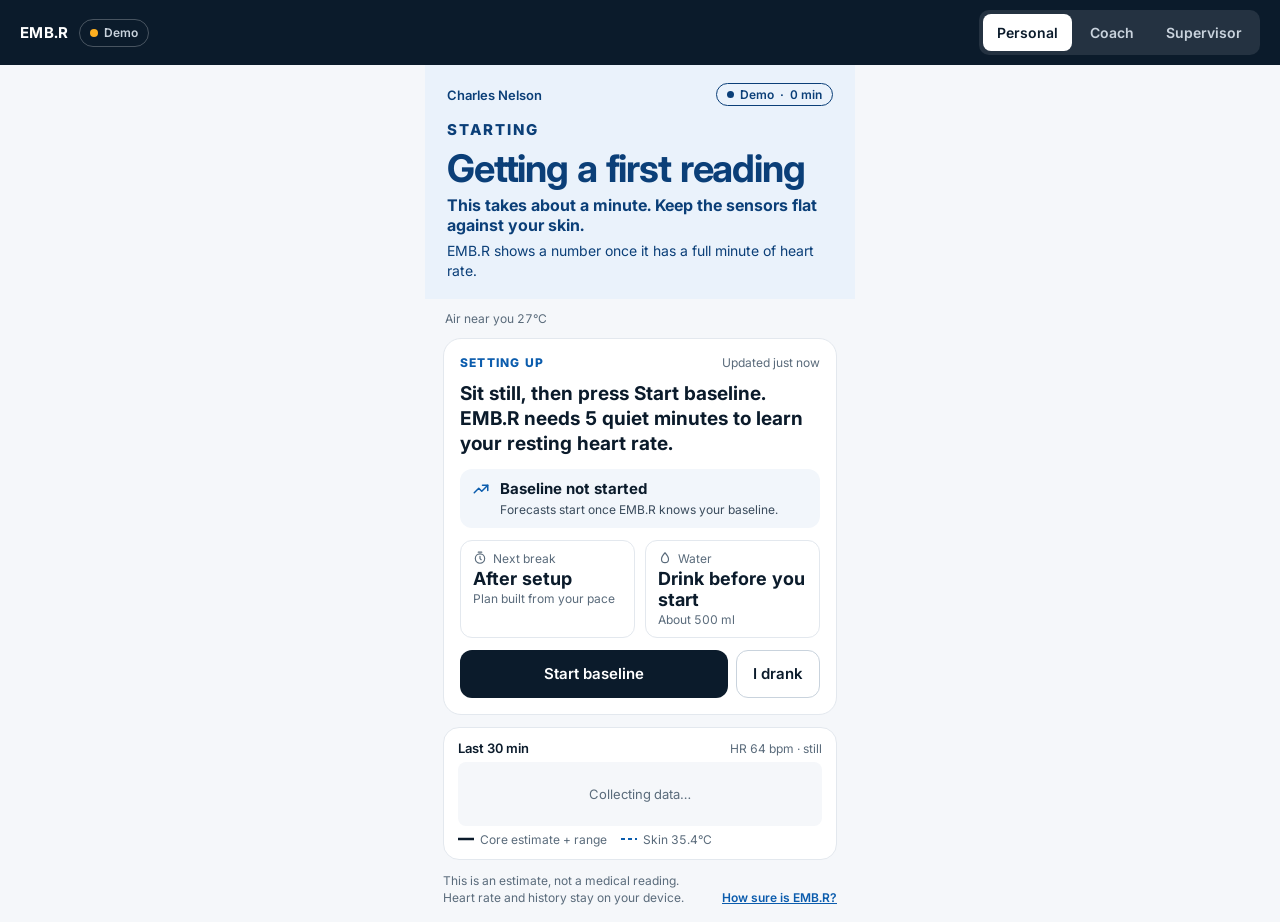
==== commit c97b84fe: "Phase 3b/5: hardware v5, firmware 2.2.2, replay sample, Kiro steering - Hardware v5: one pulse senso" ====
--- a/webapp/index.html
+++ b/webapp/index.html
@@ -25,6 +25,7 @@
             <button type="button" id="conn-off"  class="btn btn--secondary btn-sm">Disconnect</button>
             <button type="button" id="conn-usb"  class="btn btn--secondary btn-sm">USB cable (bench)</button>
             <button type="button" id="conn-demo" class="btn btn--secondary btn-sm">Show demo</button>
+            <button type="button" id="conn-replay" class="btn btn--secondary btn-sm">Replay sample</button>
           </div>
         </div>
       </div>
@@ -45,7 +46,7 @@
   import { mount as mountSupervisor } from './src/views/SupervisorView.js';
   import { subscribe }                from './src/lib/datastore.js';
   import {
-    startDemo, connectBluetooth, connectUsb, disconnect, bleAvailable, serialAvailable,
+    startDemo, startReplay, connectBluetooth, connectUsb, disconnect, bleAvailable, serialAvailable,
   } from './src/lib/device.js';
   import { startWeatherWithGeolocation }    from './src/lib/weather.js';
   import { toast }                          from './src/lib/toast.js';
@@ -101,17 +102,20 @@
   const btnOff    = document.getElementById('conn-off');
   const btnUsb    = document.getElementById('conn-usb');
   const btnDemo   = document.getElementById('conn-demo');
+  const btnReplay = document.getElementById('conn-replay');
 
   subscribe(({ source, link }) => {
     const device = source === 'ble' || source === 'serial';
+    const played = source === 'demo' || source === 'replay';
     const up     = link === 'connected';
     const via    = source === 'ble' ? 'Bluetooth' : 'USB';
     connDot.className = 'connection-dot' + (
-      source === 'demo' && up ? ' simulating' :
+      played && up            ? ' simulating' :
       device && up            ? ' connected' :
       device && link !== 'off' ? ' reconnecting' : '');
     connLabel.textContent =
-      source === 'demo' ? (up ? 'Demo' : 'Demo stopped') :
+      source === 'demo'   ? (up ? 'Demo' : 'Demo stopped') :
+      source === 'replay' ? (up ? 'Replay' : 'Replay stopped') :
       !device           ? 'Not connected' :
       link === 'connected'    ? via :
       link === 'connecting'   ? 'Connecting…' :
@@ -120,6 +124,8 @@
     connDesc.textContent =
       source === 'demo' ? (up ? 'Showing a simulated session. Connect EMB.R to go live.'
                               : 'The demo is stopped. Restart it or connect EMB.R.') :
+      source === 'replay' ? (up ? 'Replaying a 1-minute sample session on a loop. Connect EMB.R to go live.'
+                                : 'The replay is stopped. Restart it or connect EMB.R.') :
       !device           ? 'No device connected.' :
       link === 'connected'    ? `EMB.R is connected over ${via}.` :
       link === 'connecting'   ? 'Connecting to EMB.R…' :
@@ -128,11 +134,13 @@
                                 'EMB.R is disconnected.';
     // Connect is offered unless Bluetooth is up or already retrying
     btnBle.hidden  = source === 'ble' && link !== 'off';
-    btnOff.hidden  = !(device && link !== 'off') && !(source === 'demo' && up);
-    btnOff.textContent = source === 'demo' ? 'Stop demo' : 'Disconnect';
+    btnOff.hidden  = !(device && link !== 'off') && !(played && up);
+    btnOff.textContent = source === 'demo' ? 'Stop demo' : source === 'replay' ? 'Stop replay' : 'Disconnect';
     btnUsb.hidden  = device && link !== 'off';
     btnDemo.hidden = source === 'demo' && up;
     btnDemo.textContent = source === 'demo' ? 'Restart demo' : 'Show demo';
+    btnReplay.hidden = source === 'replay' && up;
+    btnReplay.textContent = source === 'replay' ? 'Restart replay' : 'Replay sample';
   });
 
   function setMenu(open) {
@@ -158,6 +166,11 @@
   btnUsb.addEventListener('click',  () => tryConnect(connectUsb, serialAvailable() ? null : 'USB needs Chrome on a laptop.'));
   btnOff.addEventListener('click',  () => { setMenu(false); disconnect(); });
   btnDemo.addEventListener('click', () => { setMenu(false); startDemo(); });
+  btnReplay.addEventListener('click', async () => {
+    setMenu(false);
+    try { await startReplay(); }
+    catch (err) { toast(`Couldn't start the replay: ${err?.message ?? err}`); }
+  });
 
   // ── boot ─────────────────────────────────────────────────────────────
   startWeatherWithGeolocation();
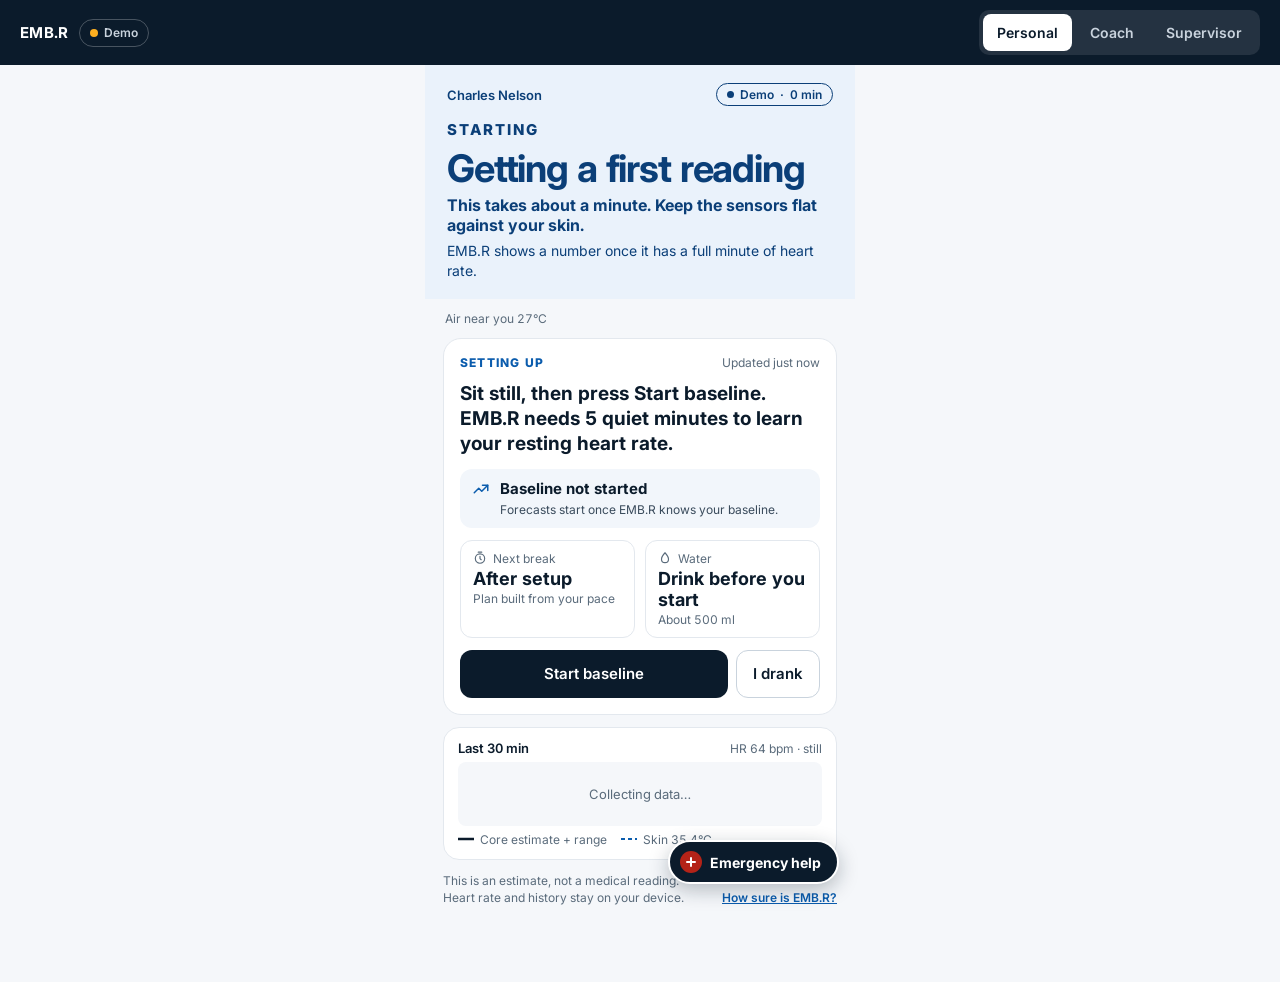
==== commit 8f93d500: "Phase 2b: learned correction (firmware 2.3.0), emergency help chat - Learned linear correction on to" ====
--- a/webapp/index.html
+++ b/webapp/index.html
@@ -50,6 +50,7 @@
   } from './src/lib/device.js';
   import { startWeatherWithGeolocation }    from './src/lib/weather.js';
   import { toast }                          from './src/lib/toast.js';
+  import { mountHelpChat }                  from './src/views/HelpChat.js';
 
   // ── view router ─────────────────────────────────────────────────────
   const VIEWS = {
@@ -70,6 +71,7 @@
       }
     });
     if (_unmountFn) { _unmountFn(); _unmountFn = null; }
+    document.body.dataset.view = name;   // lets CSS place the help button per view
     const mountFn = VIEWS[name];
     if (mountFn) _unmountFn = mountFn(container);
   }
@@ -176,6 +178,7 @@
   startWeatherWithGeolocation();
   startDemo();
   switchView(viewFromUrl());
+  mountHelpChat();   // "Emergency help" button on every view
 </script>
 
 </body>
--- a/webapp/src/styles/main.css
+++ b/webapp/src/styles/main.css
@@ -43,6 +43,9 @@
   --radius-md: 14px;
   --radius-sm: 10px;
   --font: 'Inter', system-ui, -apple-system, 'Segoe UI', sans-serif;
+
+  /* Width of the Personal view's phone column (the help button lines up with it) */
+  --phone-w: 430px;
 }
 
 /* Status variables. Put one of these classes on any element and
@@ -165,7 +168,7 @@
 .toast.is-on { opacity: 1; transform: translate(-50%, 0); }
 
 /* ========================================================= PERSONAL */
-.personal { max-width: 430px; margin: 0 auto; min-height: calc(100vh - 56px); display: flex; flex-direction: column; }
+.personal { max-width: var(--phone-w); margin: 0 auto; min-height: calc(100vh - 56px); display: flex; flex-direction: column; }
 
 .hero { background: var(--s-bg); color: var(--s-ink); padding: 18px 22px 14px; display: flex; flex-direction: column; gap: 4px; }
 .hero__top { display: flex; justify-content: space-between; align-items: center; font-size: 13px; font-weight: 600; }
@@ -401,3 +404,111 @@
   .conn__chip #conn-label { position: absolute; width: 1px; height: 1px; overflow: hidden; clip: rect(0 0 0 0); white-space: nowrap; }
   .tabs a { padding: 8px 9px; font-size: 13px; }
 }
+
+/* ==================================================== EMERGENCY HELP CHAT */
+.sr-only { position: absolute; width: 1px; height: 1px; overflow: hidden; clip: rect(0 0 0 0); white-space: nowrap; }
+
+.help-fab {
+  position: fixed; right: 16px; bottom: calc(16px + env(safe-area-inset-bottom, 0px)); z-index: 30;
+  display: inline-flex; align-items: center; gap: 8px; height: 44px; padding: 0 16px 0 10px;
+  border-radius: 999px; border: 2px solid #fff; background: var(--ink); color: #fff;
+  font-size: 14px; font-weight: 700; box-shadow: 0 6px 20px rgba(11,27,43,0.28);
+}
+.help-fab:focus-visible { outline: 3px solid var(--watch); outline-offset: 2px; }
+.help-fab__icon {
+  width: 22px; height: 22px; border-radius: 50%; background: var(--act); color: #fff;
+  display: inline-flex; align-items: center; justify-content: center; flex: none;
+}
+
+/* Bottom-right panel on a laptop, full screen on a phone */
+.help-chat {
+  width: min(400px, calc(100vw - 32px)); height: min(680px, calc(100vh - 32px));
+  max-width: none; max-height: none; inset: auto 16px 16px auto; margin: 0;
+  padding: 0; border: 0; border-radius: 16px; overflow: hidden;
+  background: var(--surface); color: var(--ink); box-shadow: 0 16px 40px rgba(11,27,43,0.3);
+}
+.help-chat[open] { display: flex; flex-direction: column; }
+.help-chat::backdrop { background: rgba(11,27,43,0.35); }
+
+.help-chat__head {
+  display: flex; justify-content: space-between; align-items: center; gap: 8px;
+  padding: 12px 16px; border-bottom: 1px solid var(--border);
+}
+.help-chat__head h2 { font-size: 17px; font-weight: 700; }
+.help-chat__head-btns { display: flex; gap: 6px; }
+.help-chat .btn:focus-visible { outline: 3px solid var(--watch); outline-offset: 2px; }
+
+.help-chat__call { background: var(--s-bg); color: var(--s-ink); padding: 12px 16px; display: flex; align-items: center; gap: 12px; }
+.help-chat__call p { flex: 1; font-size: 14px; line-height: 1.4; }
+.help-chat__call-btn {
+  flex: none; display: inline-flex; align-items: center; height: 44px;
+  background: #fff; color: var(--act); font-weight: 800; text-decoration: none;
+}
+.help-chat__call-btn:hover { color: var(--act); }
+.help-chat__call-btn:focus-visible { outline: 3px solid #fff; outline-offset: 2px; }
+
+.help-chat__scroll {
+  flex: 1; min-height: 0; overflow-y: auto; background: var(--bg);
+  padding: 12px 16px; display: flex; flex-direction: column; gap: 12px;
+}
+.help-chat__steps { background: var(--surface); border: 1px solid var(--border); border-radius: 12px; padding: 10px 12px; }
+.help-chat__steps summary { font-size: 14px; font-weight: 700; cursor: pointer; }
+.help-chat__steps ol { margin: 8px 0; padding-left: 20px; display: flex; flex-direction: column; gap: 4px; font-size: 14px; line-height: 1.45; }
+.help-chat__steps p { font-size: 13px; line-height: 1.45; color: var(--body); }
+
+.help-chat__log { display: flex; flex-direction: column; gap: 8px; }
+.msg {
+  max-width: 88%; padding: 9px 12px; border-radius: 14px;
+  font-size: 15px; line-height: 1.45; white-space: pre-wrap; overflow-wrap: anywhere;
+}
+.msg--bot { align-self: flex-start; background: var(--surface); border: 1px solid var(--border); border-bottom-left-radius: 4px; }
+.msg--user { align-self: flex-end; background: var(--ink); color: #fff; border-bottom-right-radius: 4px; }
+.msg--note { align-self: stretch; max-width: none; background: var(--watch-tint); color: var(--watch-text); font-size: 13px; font-weight: 600; border-radius: 10px; }
+.msg.is-waiting { color: var(--muted); }
+
+.help-chat__starters { display: flex; flex-wrap: wrap; gap: 6px; }
+.help-chat__starters button {
+  min-height: 36px; padding: 6px 12px; border-radius: 999px; text-align: left;
+  border: 1px solid var(--border-strong); background: var(--surface); color: var(--ink);
+  font-size: 13px; font-weight: 600;
+}
+.help-chat__starters button:focus-visible { outline: 3px solid var(--watch); outline-offset: 2px; }
+
+.help-chat__form, .help-chat__key { padding: 10px 16px 0; border-top: 1px solid var(--border); }
+.help-chat__form { display: flex; gap: 8px; align-items: flex-end; }
+.help-chat__form textarea {
+  flex: 1; min-width: 0; min-height: 44px; max-height: 120px; overflow-y: auto; resize: none;
+  padding: 11px 12px; border: 1px solid var(--border-strong); border-radius: 12px;
+  font: inherit; font-size: 15px; line-height: 1.4; color: var(--ink);
+}
+.help-chat__form .btn { height: 44px; }
+.help-chat__key { display: flex; flex-direction: column; gap: 6px; }
+.help-chat__key p { font-size: 13px; line-height: 1.4; color: var(--body); }
+.help-chat__key label { font-size: 12px; font-weight: 700; }
+.help-chat__row { display: flex; gap: 8px; }
+.help-chat__key input {
+  flex: 1; min-width: 0; height: 36px; padding: 0 10px; font: inherit; font-size: 14px;
+  border: 1px solid var(--border-strong); border-radius: 8px; color: var(--ink);
+}
+.help-chat__key .help-chat__keynote { font-size: 12px; color: var(--muted); }
+.help-chat__form textarea:focus-visible, .help-chat__key input:focus-visible { outline: 3px solid var(--watch); outline-offset: 1px; }
+.help-chat__fine { font-size: 11px; line-height: 1.4; color: var(--muted); padding: 8px 16px 12px; }
+
+@media (max-width: 480px) {
+  .help-chat { inset: 0; width: auto; height: auto; border-radius: 0; }
+}
+
+/* Personal view: the button and the panel sit inside the phone column, not at
+   the edge of a wide screen. On a real phone the column is the screen, so the
+   max() falls back to 16px and the panel stays full screen (rule above). */
+body[data-view="personal"] .help-fab { right: max(16px, calc((100% - var(--phone-w)) / 2 + 16px)); }
+@media (min-width: 481px) {
+  body[data-view="personal"] .help-chat {
+    width: calc(var(--phone-w) - 32px); height: min(680px, calc(100vh - 96px));
+    inset: auto calc((100% - var(--phone-w)) / 2 + 16px) 16px auto;
+  }
+}
+
+/* Room for the Emergency help button, so it never covers the last line */
+.page { padding-bottom: 88px; }
+.personal__body { padding-bottom: 76px; }
